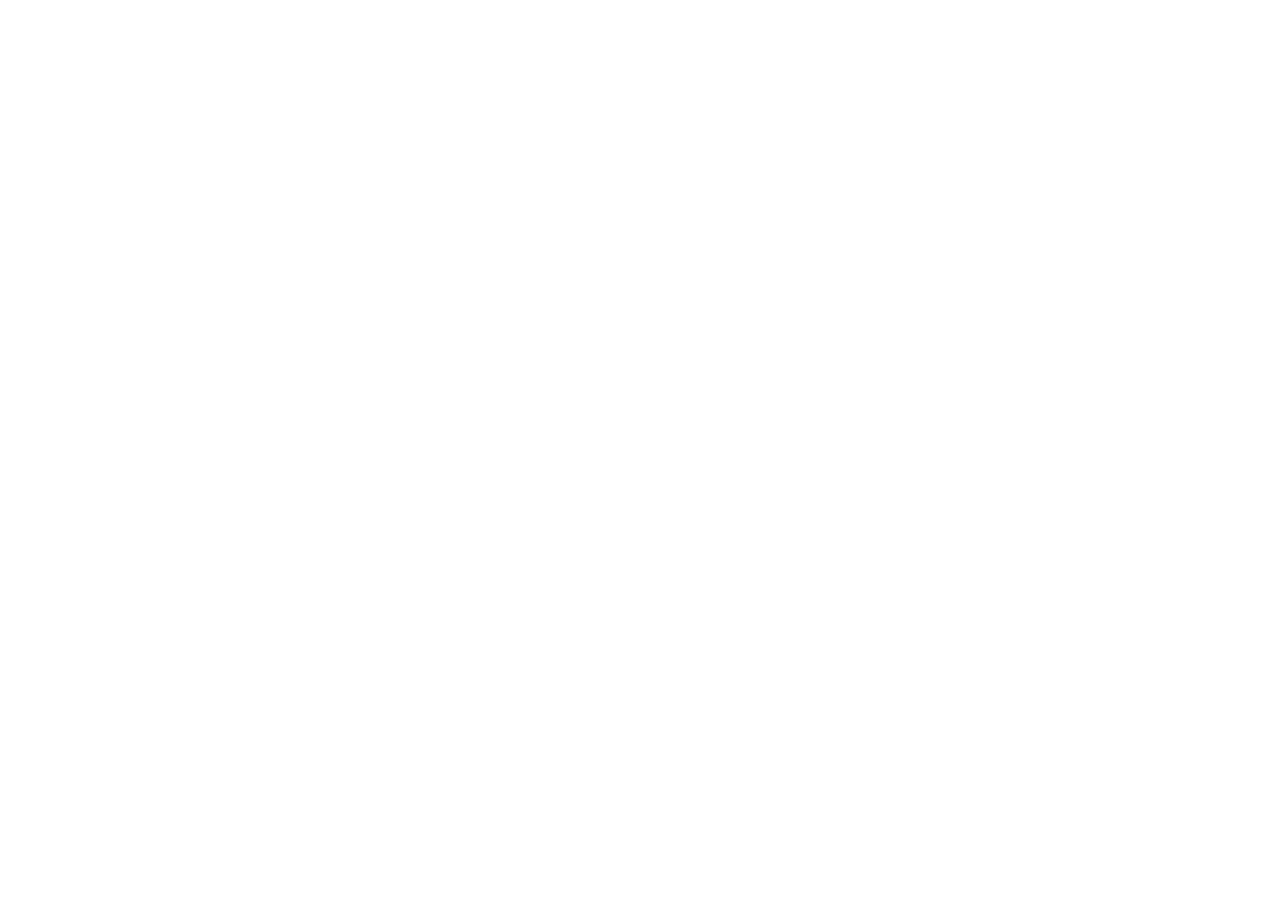
==== pages/cranberry-sauce.html @ 148cc2b3 "Add boilerplate to pages" ====
<!DOCTYPE html>
<html lang="en">
<head>
    <meta charset="UTF-8">
    <meta http-equiv="X-UA-Compatible" content="IE=edge">
    <meta name="viewport" content="width=device-width, initial-scale=1.0">
    <link rel="stylesheet" href="../style.css">
    <title>Document</title>
</head>
<body>
    
</body>
</html>
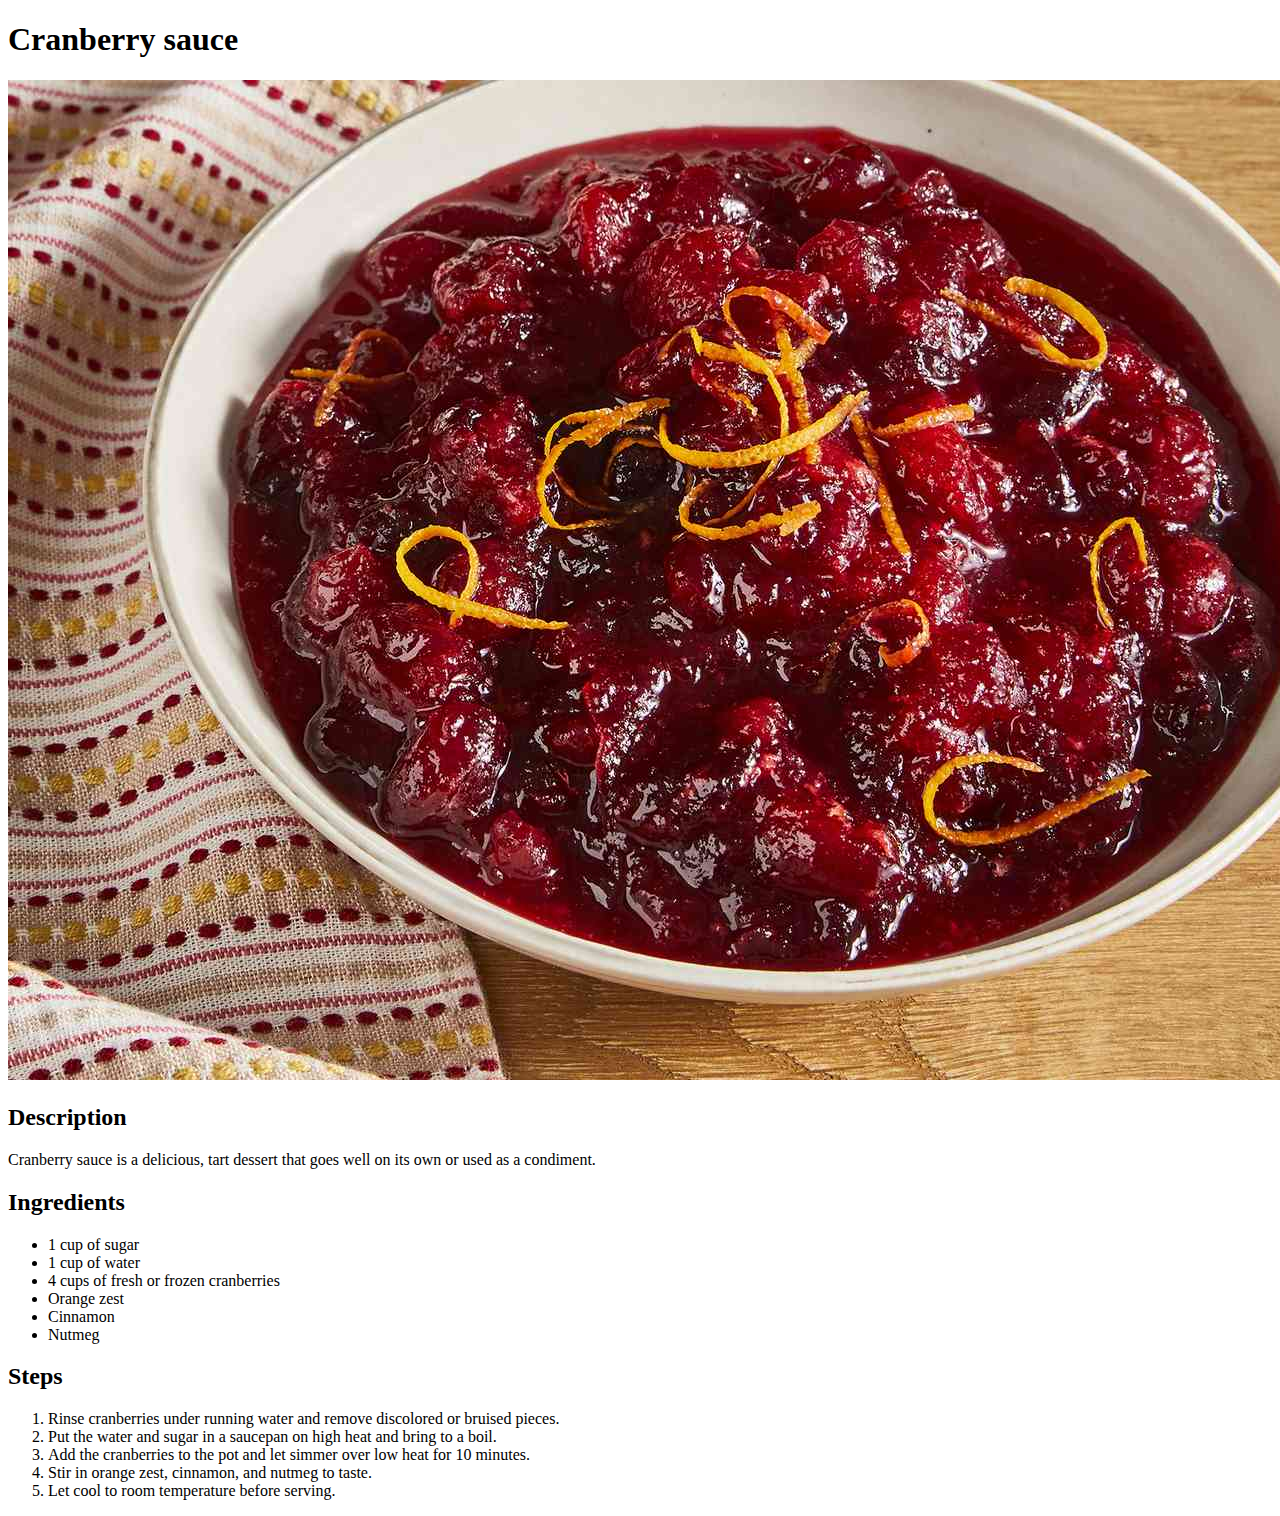
==== commit b5b39da1: "Finish cranberry sauce page" ====
--- a/pages/cranberry-sauce.html
+++ b/pages/cranberry-sauce.html
@@ -5,9 +5,32 @@
     <meta http-equiv="X-UA-Compatible" content="IE=edge">
     <meta name="viewport" content="width=device-width, initial-scale=1.0">
     <link rel="stylesheet" href="../style.css">
-    <title>Document</title>
+    <title>Cranberry sauce</title>
 </head>
 <body>
-    
+    <h1>Cranberry sauce</h1>
+    <img src="../img/cranberry-sauce.jpg" alt="A bowl of fresh cranberry sauce with orange zest">
+
+    <h2>Description</h2>
+    <p>Cranberry sauce is a delicious, tart dessert that goes well on its own or used as a condiment.</p>
+
+    <h2>Ingredients</h2>
+    <ul>
+        <li>1 cup of sugar</li>
+        <li>1 cup of water</li>
+        <li>4 cups of fresh or frozen cranberries</li>
+        <li>Orange zest</li>
+        <li>Cinnamon</li>
+        <li>Nutmeg</li>
+    </ul>
+
+    <h2>Steps</h2>
+    <ol>
+        <li>Rinse cranberries under running water and remove discolored or bruised pieces.</li>
+        <li>Put the water and sugar in a saucepan on high heat and bring to a boil.</li>
+        <li>Add the cranberries to the pot and let simmer over low heat for 10 minutes.</li>
+        <li>Stir in orange zest, cinnamon, and nutmeg to taste.</li>
+        <li>Let cool to room temperature before serving.</li>
+    </ol>
 </body>
 </html>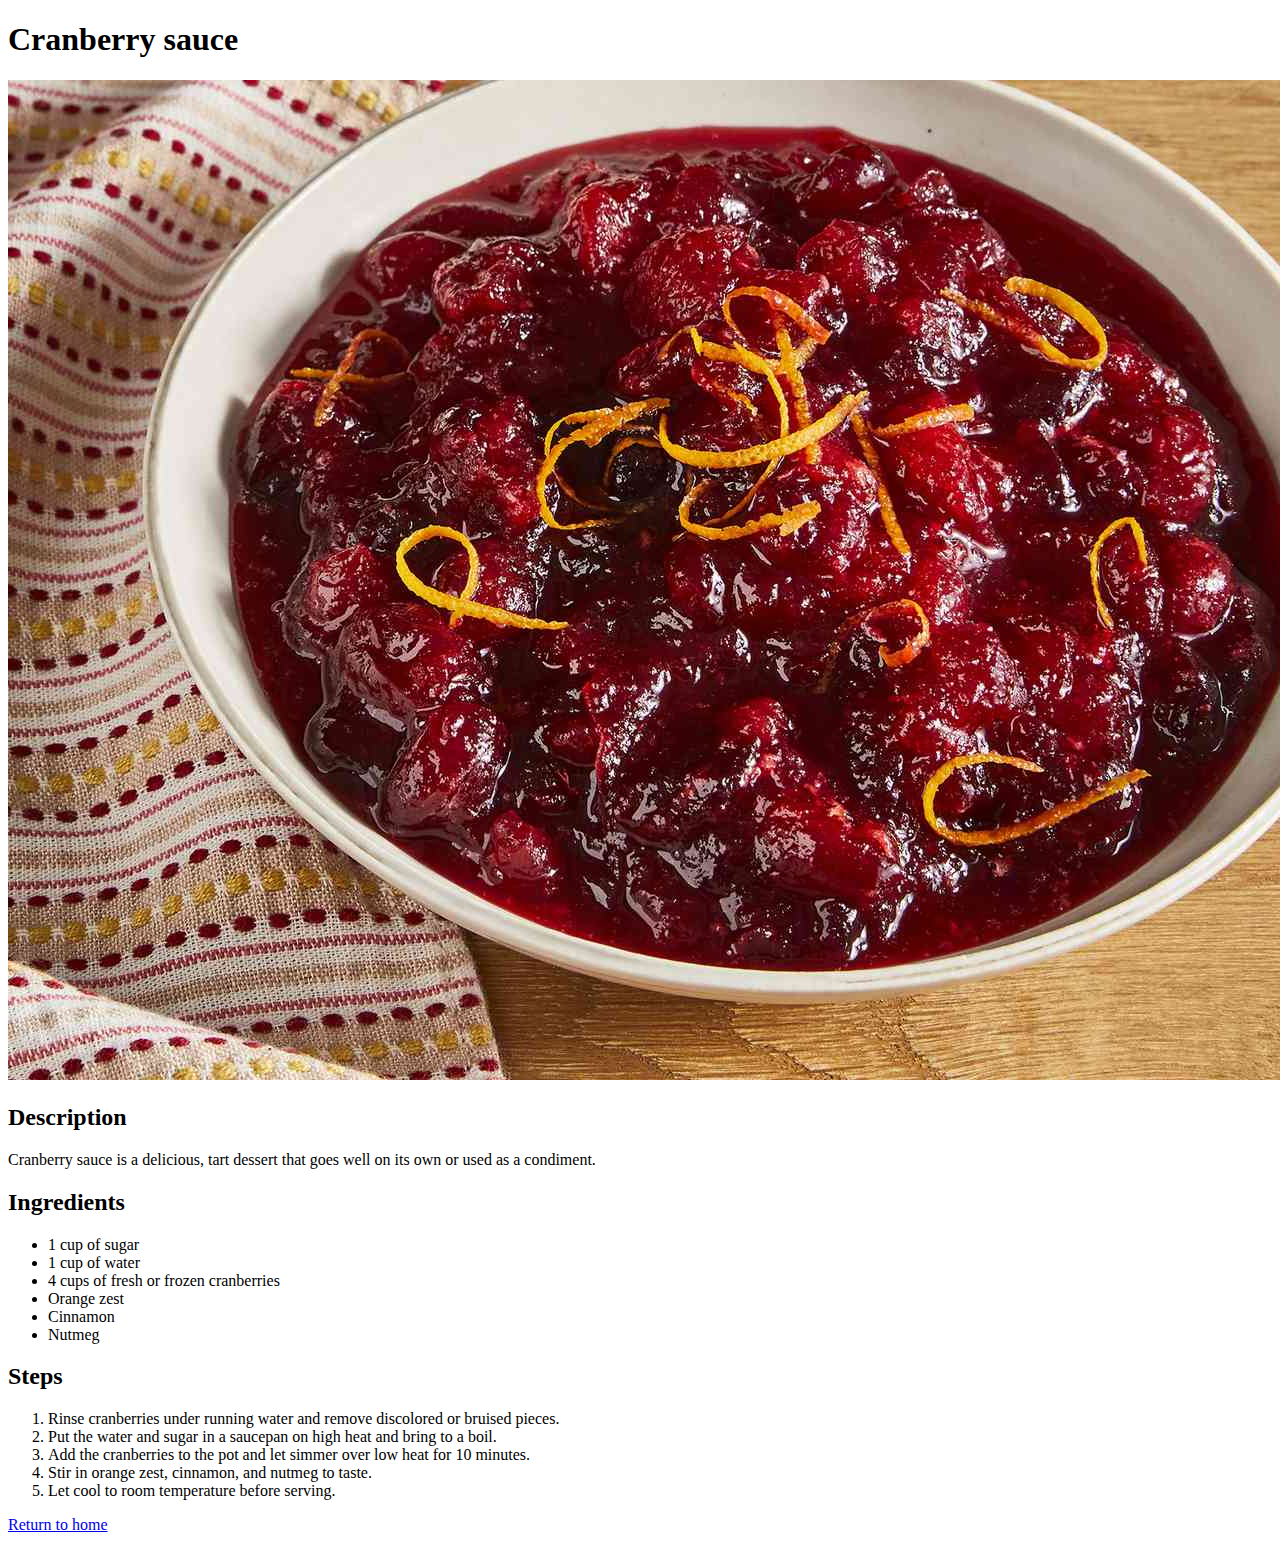
==== commit ee5d5882: "Add return to home link" ====
--- a/pages/cranberry-sauce.html
+++ b/pages/cranberry-sauce.html
@@ -32,5 +32,7 @@
         <li>Stir in orange zest, cinnamon, and nutmeg to taste.</li>
         <li>Let cool to room temperature before serving.</li>
     </ol>
+
+    <a href="../index.html">Return to home</a>
 </body>
 </html>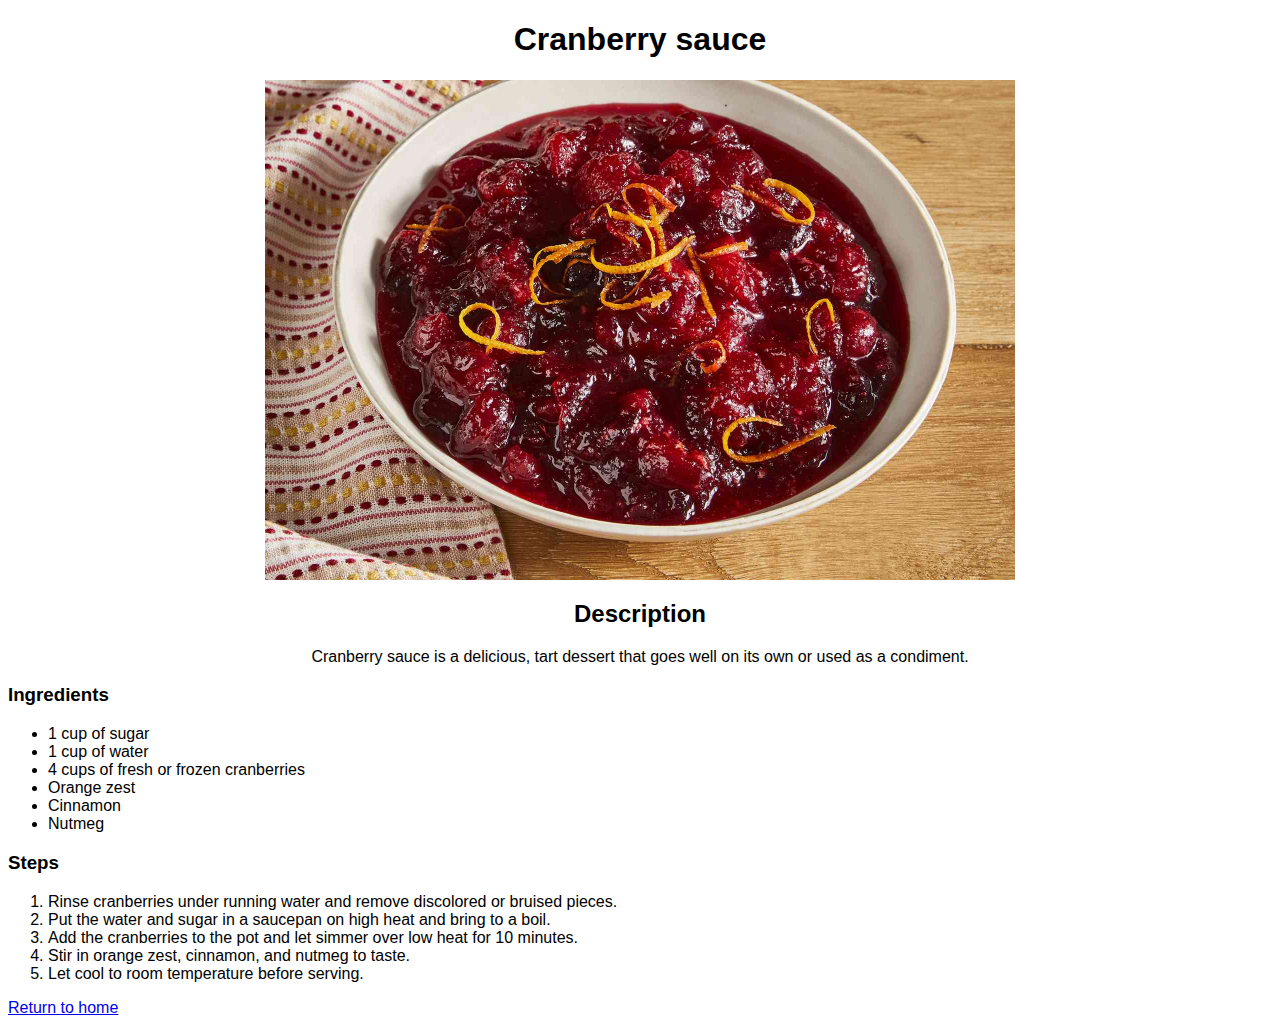
==== commit 2545577f: "Add style to pages" ====
--- a/pages/cranberry-sauce.html
+++ b/pages/cranberry-sauce.html
@@ -9,12 +9,12 @@
 </head>
 <body>
     <h1>Cranberry sauce</h1>
-    <img src="../img/cranberry-sauce.jpg" alt="A bowl of fresh cranberry sauce with orange zest">
+    <img src="../img/cranberry-sauce.jpg" alt="A bowl of fresh cranberry sauce with orange zest" class="image">
 
     <h2>Description</h2>
     <p>Cranberry sauce is a delicious, tart dessert that goes well on its own or used as a condiment.</p>
 
-    <h2>Ingredients</h2>
+    <h3>Ingredients</h3>
     <ul>
         <li>1 cup of sugar</li>
         <li>1 cup of water</li>
@@ -24,7 +24,7 @@
         <li>Nutmeg</li>
     </ul>
 
-    <h2>Steps</h2>
+    <h3>Steps</h3>
     <ol>
         <li>Rinse cranberries under running water and remove discolored or bruised pieces.</li>
         <li>Put the water and sugar in a saucepan on high heat and bring to a boil.</li>
--- a/style.css
+++ b/style.css
@@ -0,0 +1,14 @@
+* {
+    font-family: Arial, Helvetica, sans-serif;
+}
+
+h1, h2, p {
+    text-align: center;
+}
+
+.image {
+    display: block;
+    margin: auto;
+    height: 500px;
+    width: auto;
+}